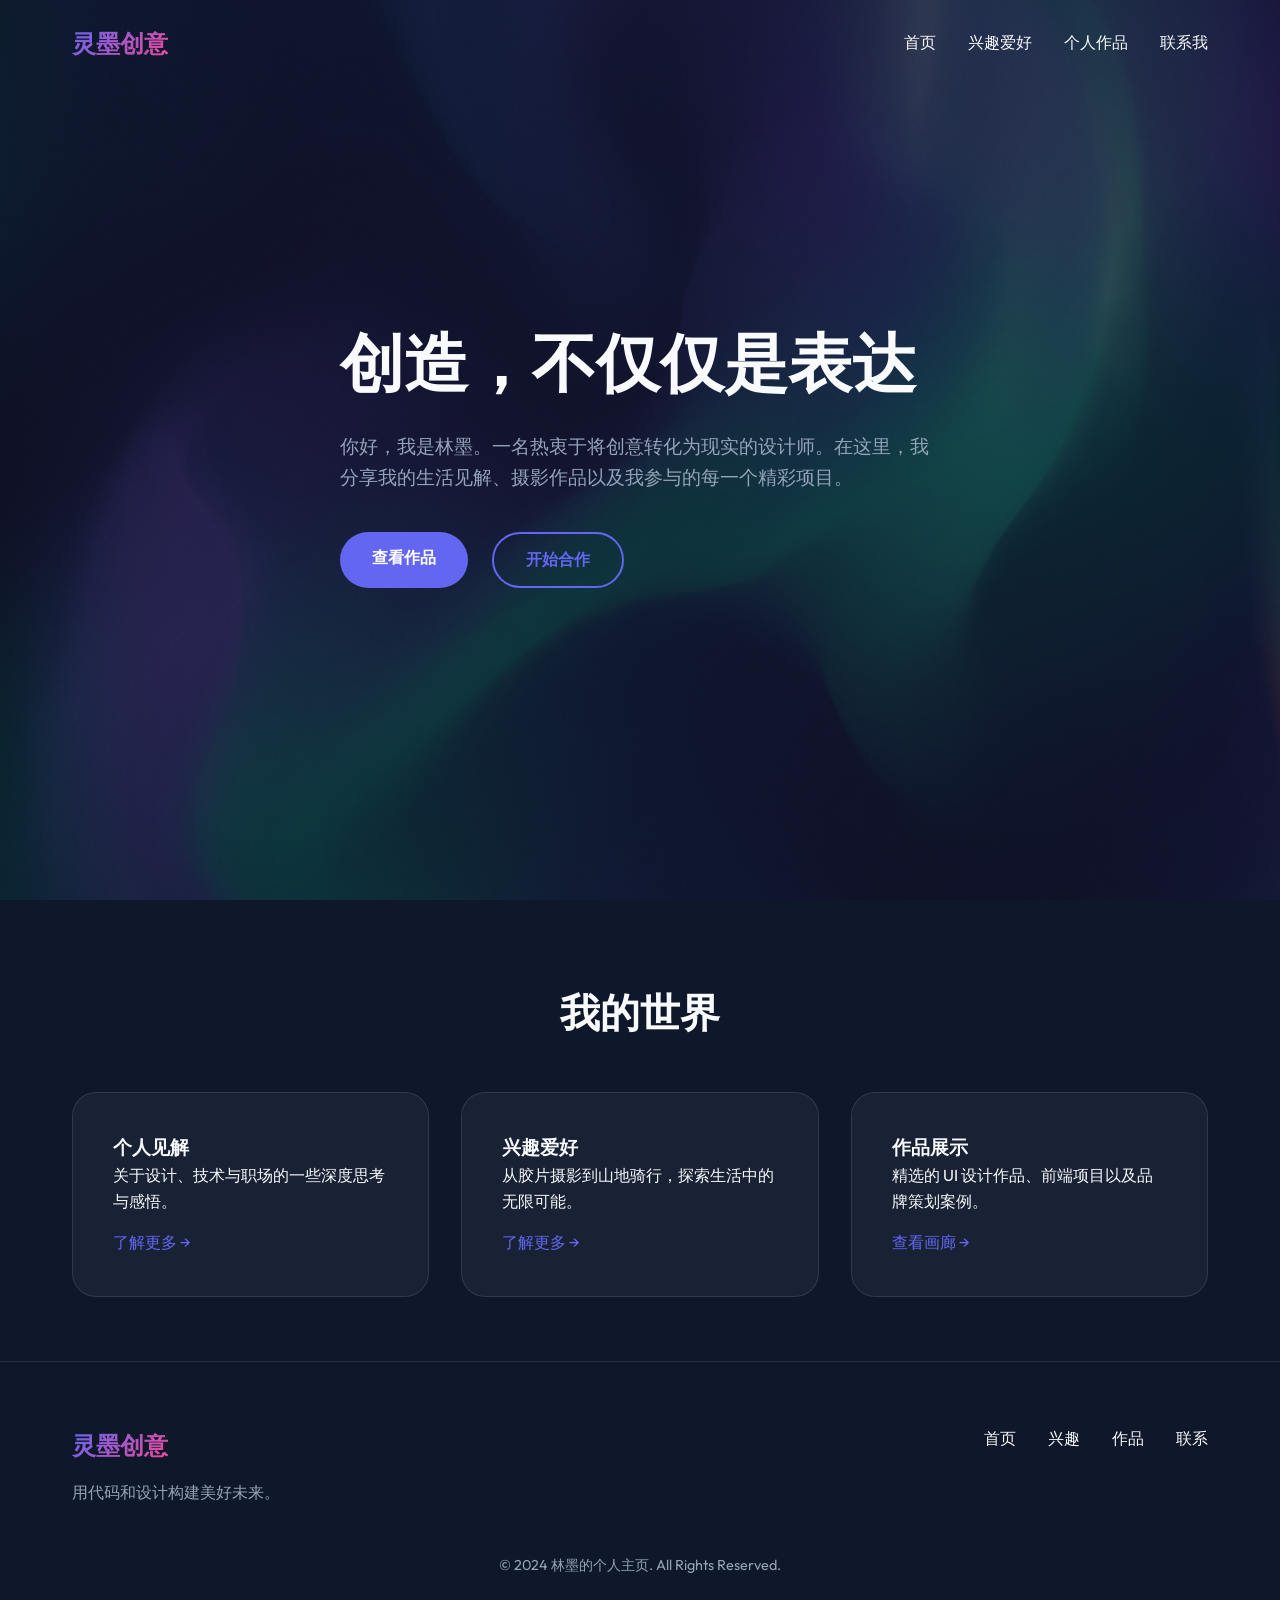
==== index.html @ 7e022683 "Initial commit" ====
<!DOCTYPE html>
<html lang="zh-CN">
<head>
    <meta charset="UTF-8">
    <meta name="viewport" content="width=device-width, initial-scale=1.0">
    <title>个人主页 | 探索创意与生活</title>
    <link rel="stylesheet" href="css/style.css">
    <link href="https://fonts.googleapis.com/css2?family=Outfit:wght@300;400;600;800&family=Noto+Sans+SC:wght@300;400;700&display=swap" rel="stylesheet">
    <style>
        .hero {
            height: 100vh;
            display: flex;
            align-items: center;
            background: linear-gradient(rgba(15, 23, 42, 0.7), rgba(15, 23, 42, 0.7)), url('images/hero_bg.png');
            background-size: cover;
            background-position: center;
        }

        .hero-content h1 {
            font-size: 4rem;
            margin-bottom: 1rem;
            animation: fadeInUp 1s ease-out;
        }

        .hero-content p {
            font-size: 1.2rem;
            color: var(--text-muted);
            margin-bottom: 2.5rem;
            max-width: 600px;
            animation: fadeInUp 1s ease-out 0.2s backwards;
        }

        .cta-buttons {
            display: flex;
            gap: 1.5rem;
            animation: fadeInUp 1s ease-out 0.4s backwards;
        }

        .btn {
            padding: 0.8rem 2rem;
            border-radius: 50px;
            font-weight: 600;
            display: inline-block;
        }

        .btn-primary {
            background: var(--primary);
            color: white;
        }

        .btn-outline {
            border: 2px solid var(--primary);
            color: var(--primary);
        }

        .section-title {
            text-align: center;
            margin: 5rem 0 3rem;
            font-size: 2.5rem;
        }

        .features-grid {
            display: grid;
            grid-template-columns: repeat(auto-fit, minmax(300px, 1fr));
            gap: 2rem;
        }

        .feature-card {
            padding: 2.5rem;
            border-radius: 1.5rem;
            transition: var(--transition);
        }

        .feature-card:hover {
            transform: translateY(-10px);
            border-color: var(--primary);
        }

        @keyframes fadeInUp {
            from { opacity: 0; transform: translateY(30px); }
            to { opacity: 1; transform: translateY(0); }
        }
    </style>
</head>
<body>
    <div id="toast-container"></div>

    <header>
        <div class="container">
            <nav>
                <a href="index.html" class="logo">灵墨创意</a>
                <ul class="nav-links">
                    <li><a href="index.html">首页</a></li>
                    <li><a href="hobbies.html">兴趣爱好</a></li>
                    <li><a href="portfolio.html">个人作品</a></li>
                    <li><a href="contact.html">联系我</a></li>
                </ul>
            </nav>
        </div>
    </header>

    <section class="hero">
        <div class="container">
            <div class="hero-content">
                <h1>创造，不仅仅是表达</h1>
                <p>你好，我是林墨。一名热衷于将创意转化为现实的设计师。在这里，我分享我的生活见解、摄影作品以及我参与的每一个精彩项目。</p>
                <div class="cta-buttons">
                    <a href="portfolio.html" class="btn btn-primary">查看作品</a>
                    <a href="contact.html" class="btn btn-outline">开始合作</a>
                </div>
            </div>
        </div>
    </section>

    <main class="container">
        <h2 class="section-title">我的世界</h2>
        <div class="features-grid">
            <div class="feature-card glass">
                <h3>个人见解</h3>
                <p>关于设计、技术与职场的一些深度思考与感悟。</p>
                <a href="hobbies.html" style="color: var(--primary); margin-top: 1rem; display: block;">了解更多 →</a>
            </div>
            <div class="feature-card glass">
                <h3>兴趣爱好</h3>
                <p>从胶片摄影到山地骑行，探索生活中的无限可能。</p>
                <a href="hobbies.html" style="color: var(--primary); margin-top: 1rem; display: block;">了解更多 →</a>
            </div>
            <div class="feature-card glass">
                <h3>作品展示</h3>
                <p>精选的 UI 设计作品、前端项目以及品牌策划案例。</p>
                <a href="portfolio.html" style="color: var(--primary); margin-top: 1rem; display: block;">查看画廊 →</a>
            </div>
        </div>
    </main>

    <footer>
        <div class="container">
            <div class="footer-content">
                <div class="footer-info">
                    <span class="logo">灵墨创意</span>
                    <p style="margin-top: 1rem; color: var(--text-muted);">用代码和设计构建美好未来。</p>
                </div>
                <ul class="nav-links">
                    <li><a href="index.html">首页</a></li>
                    <li><a href="hobbies.html">兴趣</a></li>
                    <li><a href="portfolio.html">作品</a></li>
                    <li><a href="contact.html">联系</a></li>
                </ul>
            </div>
            <div class="footer-bottom">
                <p>&copy; 2024 林墨的个人主页. All Rights Reserved.</p>
            </div>
        </div>
    </footer>

    <script src="js/main.js"></script>
</body>
</html>
---- css/style.css ----
:root {
    --primary: #6366f1;
    --primary-dark: #4f46e5;
    --secondary: #ec4899;
    --bg-dark: #0f172a;
    --card-bg: rgba(30, 41, 59, 0.7);
    --glass-border: rgba(255, 255, 255, 0.1);
    --text-white: #f8fafc;
    --text-muted: #94a3b8;
    --font-main: 'Outfit', 'Inter', -apple-system, sans-serif;
    --transition: all 0.3s cubic-bezier(0.4, 0, 0.2, 1);
}

* {
    margin: 0;
    padding: 0;
    box-sizing: border-box;
}

body {
    background-color: var(--bg-dark);
    color: var(--text-white);
    font-family: var(--font-main);
    line-height: 1.6;
    overflow-x: hidden;
}

a {
    text-decoration: none;
    color: inherit;
    transition: var(--transition);
}

ul {
    list-style: none;
}

/* Glassmorphism Utility */
.glass {
    background: var(--card-bg);
    backdrop-filter: blur(12px);
    -webkit-backdrop-filter: blur(12px);
    border: 1px solid var(--glass-border);
}

/* Base Components */
.container {
    max-width: 1200px;
    margin: 0 auto;
    padding: 0 2rem;
}

header {
    position: fixed;
    top: 0;
    width: 100%;
    z-index: 1000;
    padding: 1.5rem 0;
    transition: var(--transition);
}

header.scrolled {
    padding: 1rem 0;
    background: rgba(15, 23, 42, 0.9);
}

nav {
    display: flex;
    justify-content: space-between;
    align-items: center;
}

.logo {
    font-size: 1.5rem;
    font-weight: 800;
    background: linear-gradient(135deg, var(--primary), var(--secondary));
    -webkit-background-clip: text;
    -webkit-text-fill-color: transparent;
}

.nav-links {
    display: flex;
    gap: 2rem;
}

.nav-links a:hover {
    color: var(--primary);
}

/* Toast/Notification System */
#toast-container {
    position: fixed;
    top: 2rem;
    right: 2rem;
    z-index: 1001;
}

.toast {
    padding: 1rem 2rem;
    border-radius: 0.75rem;
    margin-bottom: 1rem;
    animation: slideIn 0.3s ease-out;
    display: flex;
    align-items: center;
    gap: 0.75rem;
    font-weight: 500;
}

.toast.success { background: #10b981; }
.toast.error { background: #ef4444; }

@keyframes slideIn {
    from { transform: translateX(100%); opacity: 0; }
    to { transform: translateX(0); opacity: 1; }
}

/* Footer */
footer {
    padding: 4rem 0 2rem;
    border-top: 1px solid var(--glass-border);
    margin-top: 4rem;
}

.footer-content {
    display: flex;
    justify-content: space-between;
    flex-wrap: wrap;
    gap: 2rem;
}

.footer-bottom {
    text-align: center;
    margin-top: 3rem;
    color: var(--text-muted);
    font-size: 0.9rem;
}
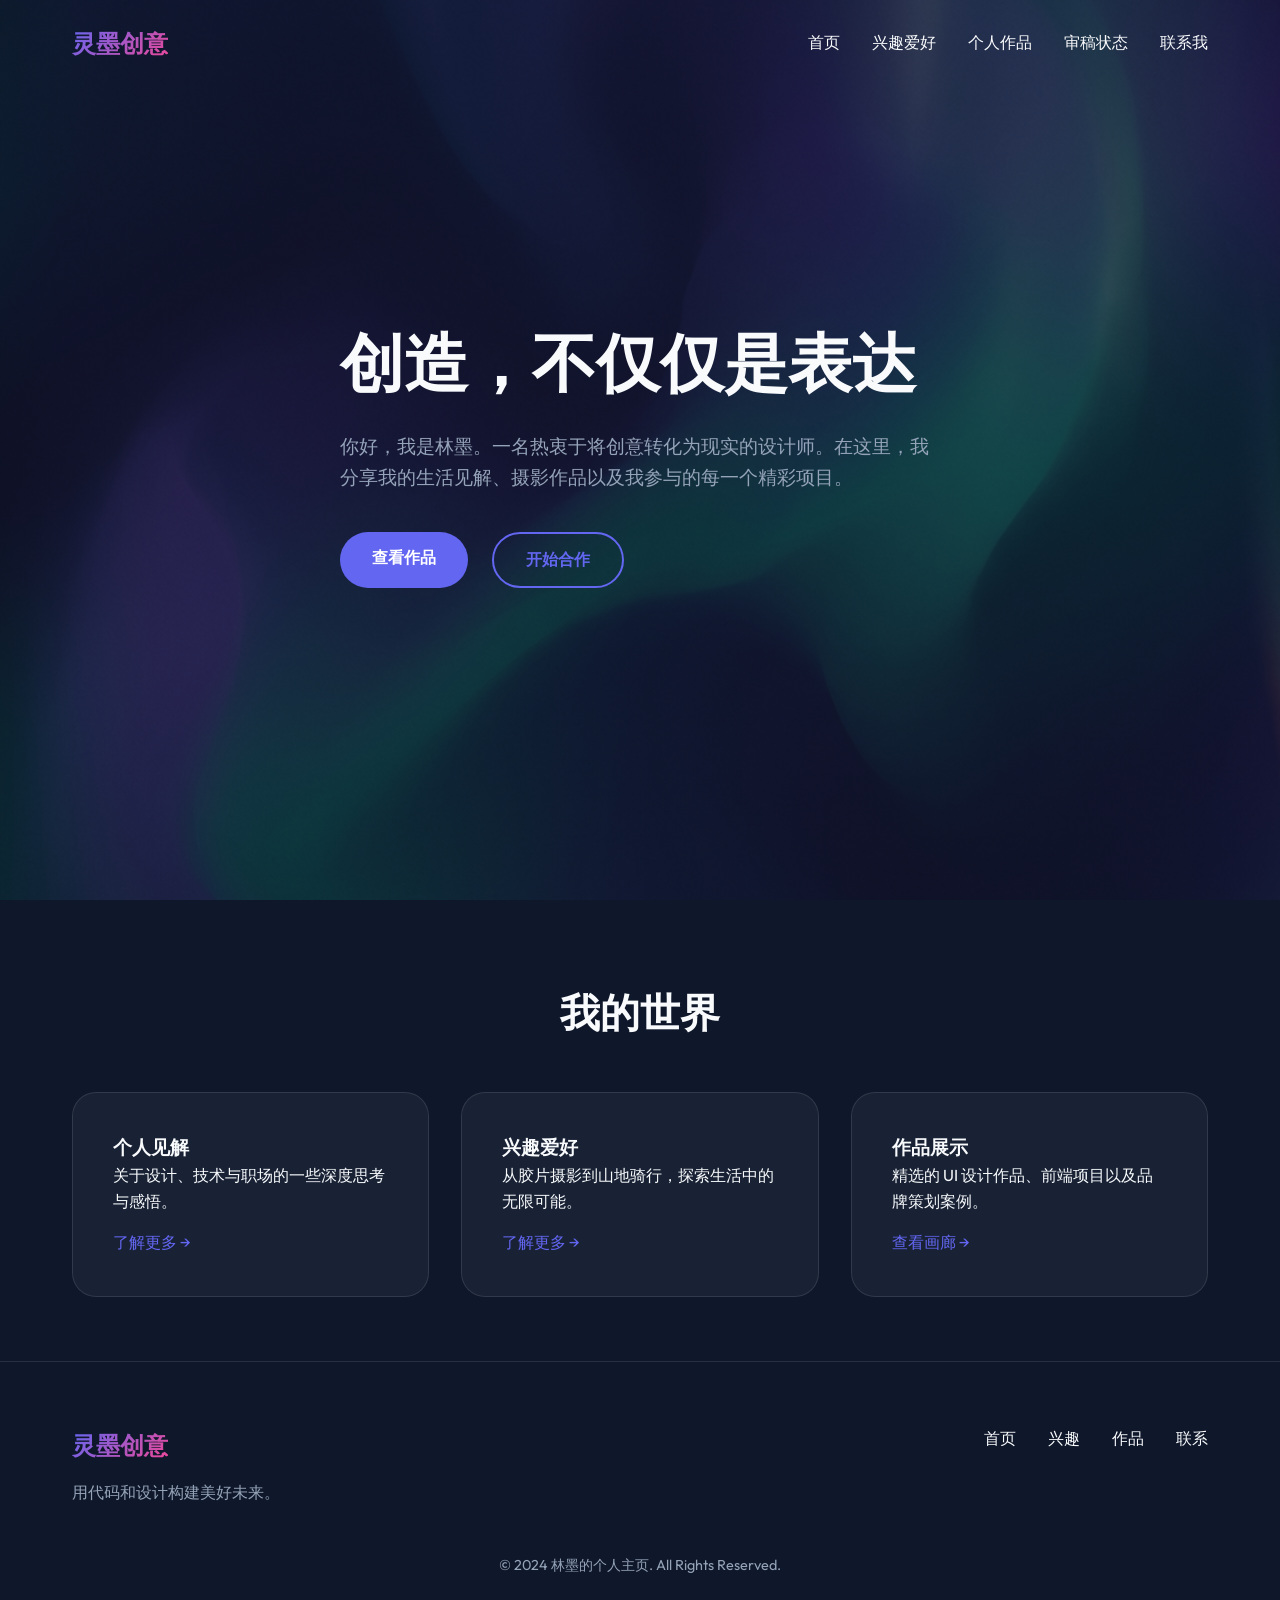
==== commit c63fbd58: "[A] 将实习日记精选升级为审稿流程，站主网页编辑问题、行动、结果和反思，后端存储私密原稿与公开派生稿，数据库维护它们对项目作品的引用。脱敏不能只隐藏页面字段，搜索索引、RSS、摘要卡和下载文本都应从" ====
--- a/index.html
+++ b/index.html
@@ -93,6 +93,7 @@
                     <li><a href="index.html">首页</a></li>
                     <li><a href="hobbies.html">兴趣爱好</a></li>
                     <li><a href="portfolio.html">个人作品</a></li>
+                    <li><a href="review-status.html">审稿状态</a></li>
                     <li><a href="contact.html">联系我</a></li>
                 </ul>
             </nav>
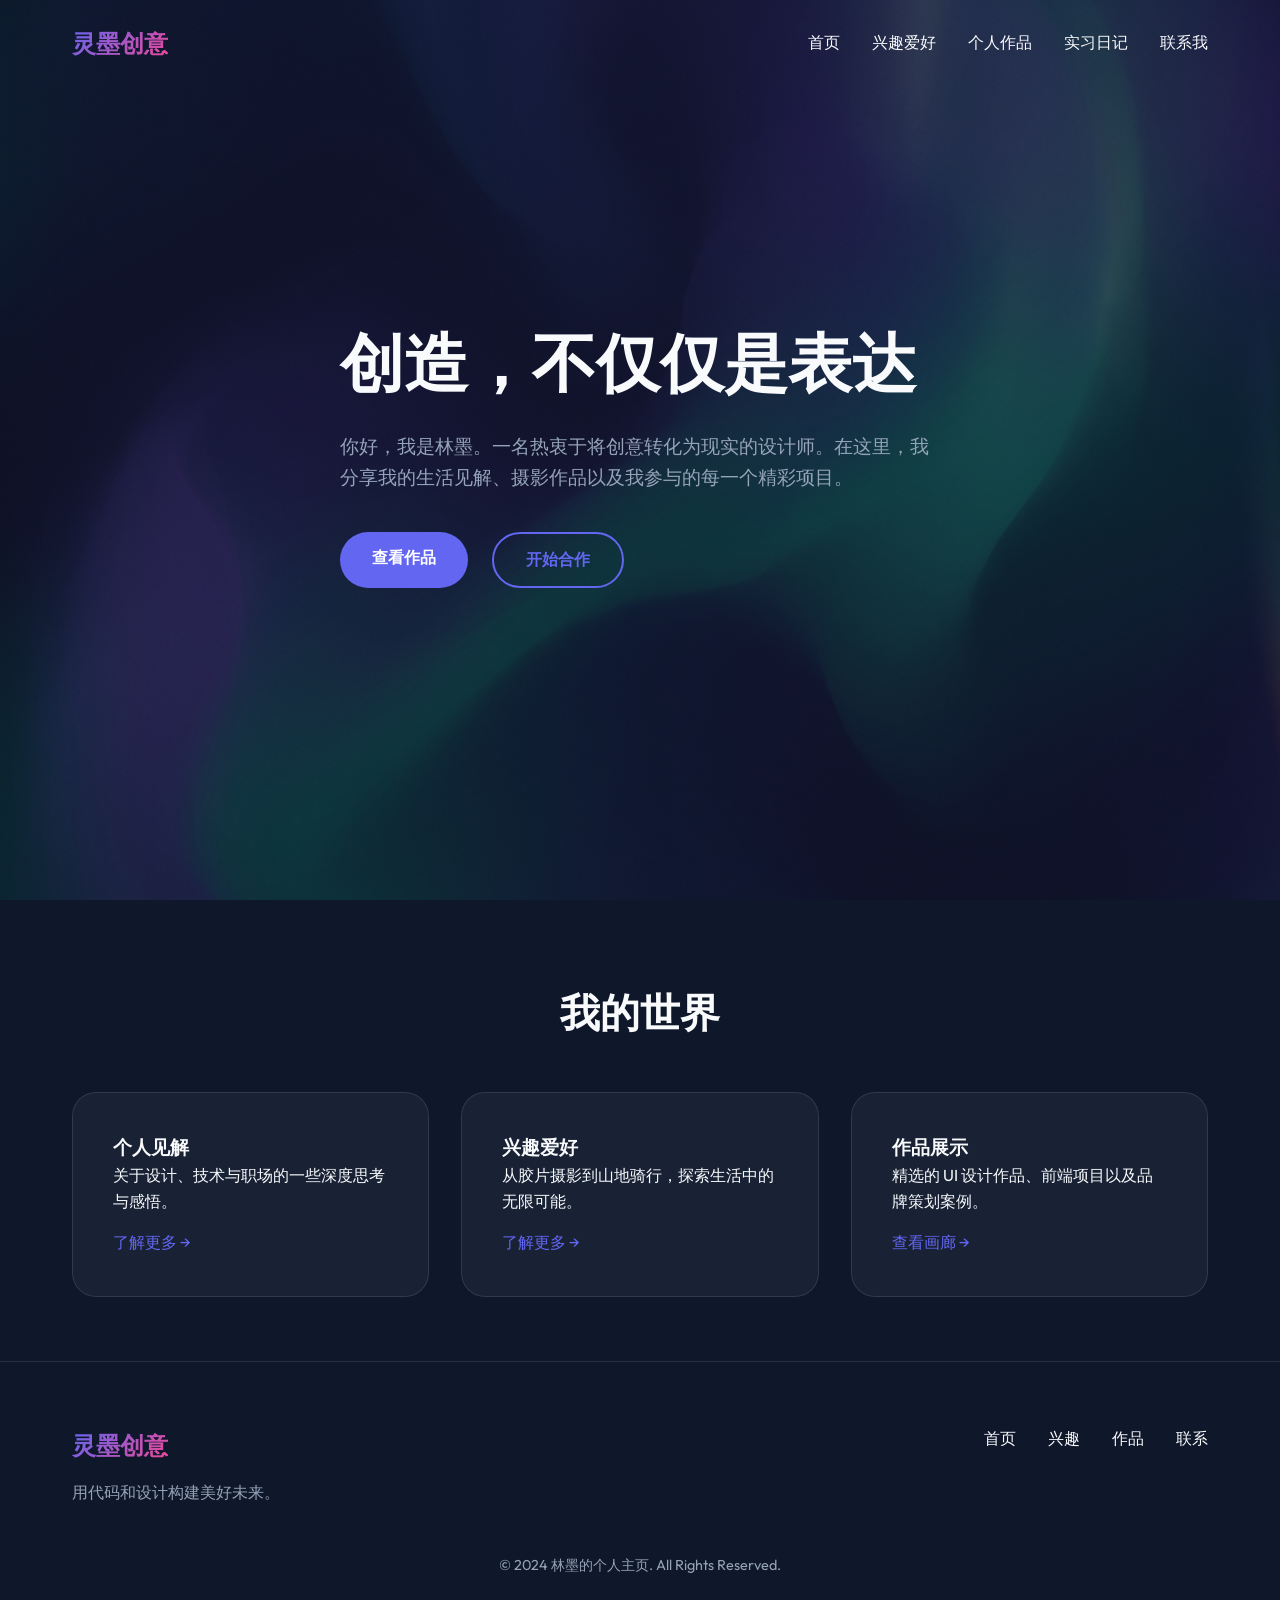
==== commit 50c3f3f9: "[B] 将实习日记精选升级为审稿流程，站主网页编辑问题、行动、结果和反思，后端存储私密原稿与公开派生稿，数据库维护它们对项目作品的引用。脱敏不能只隐藏页面字段，搜索索引、RSS、摘要卡和下载文本都应从" ====
--- a/index.html
+++ b/index.html
@@ -93,7 +93,7 @@
                     <li><a href="index.html">首页</a></li>
                     <li><a href="hobbies.html">兴趣爱好</a></li>
                     <li><a href="portfolio.html">个人作品</a></li>
-                    <li><a href="review-status.html">审稿状态</a></li>
+                    <li><a href="diary.html">实习日记</a></li>
                     <li><a href="contact.html">联系我</a></li>
                 </ul>
             </nav>
